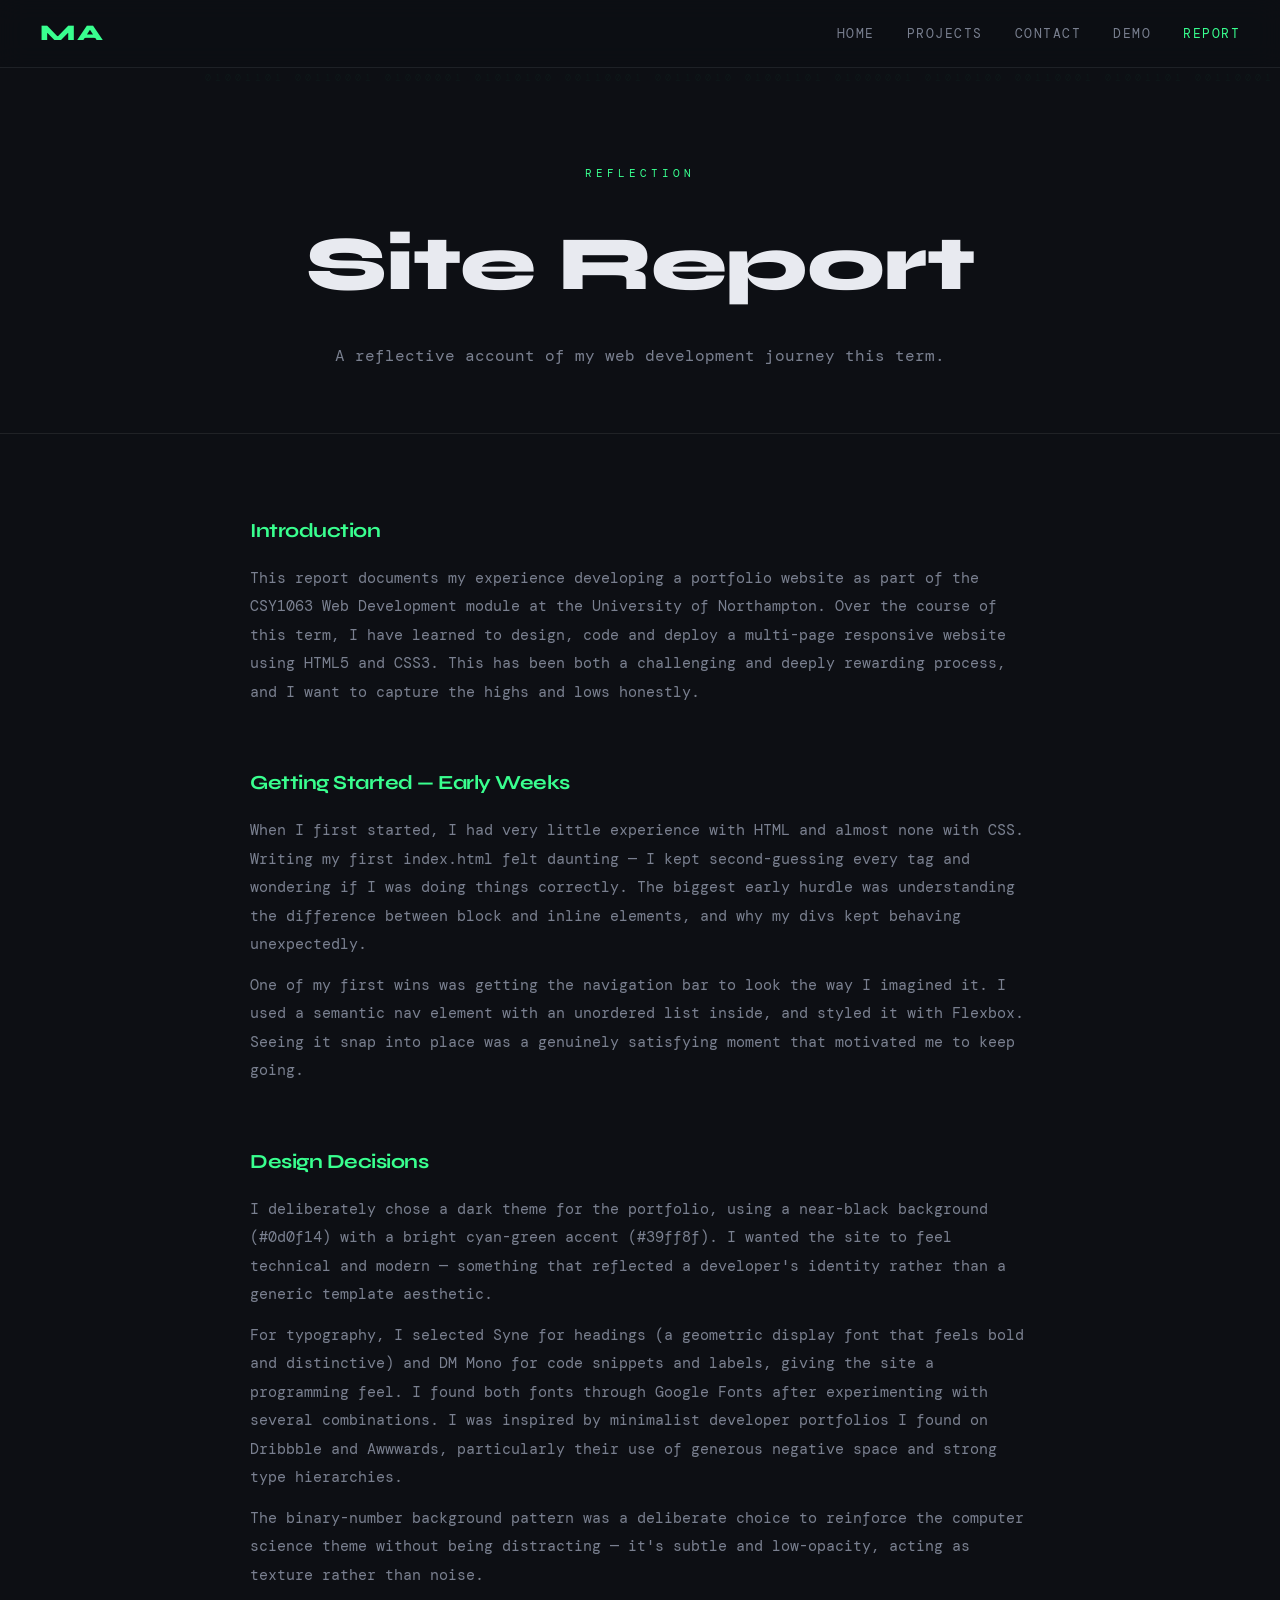
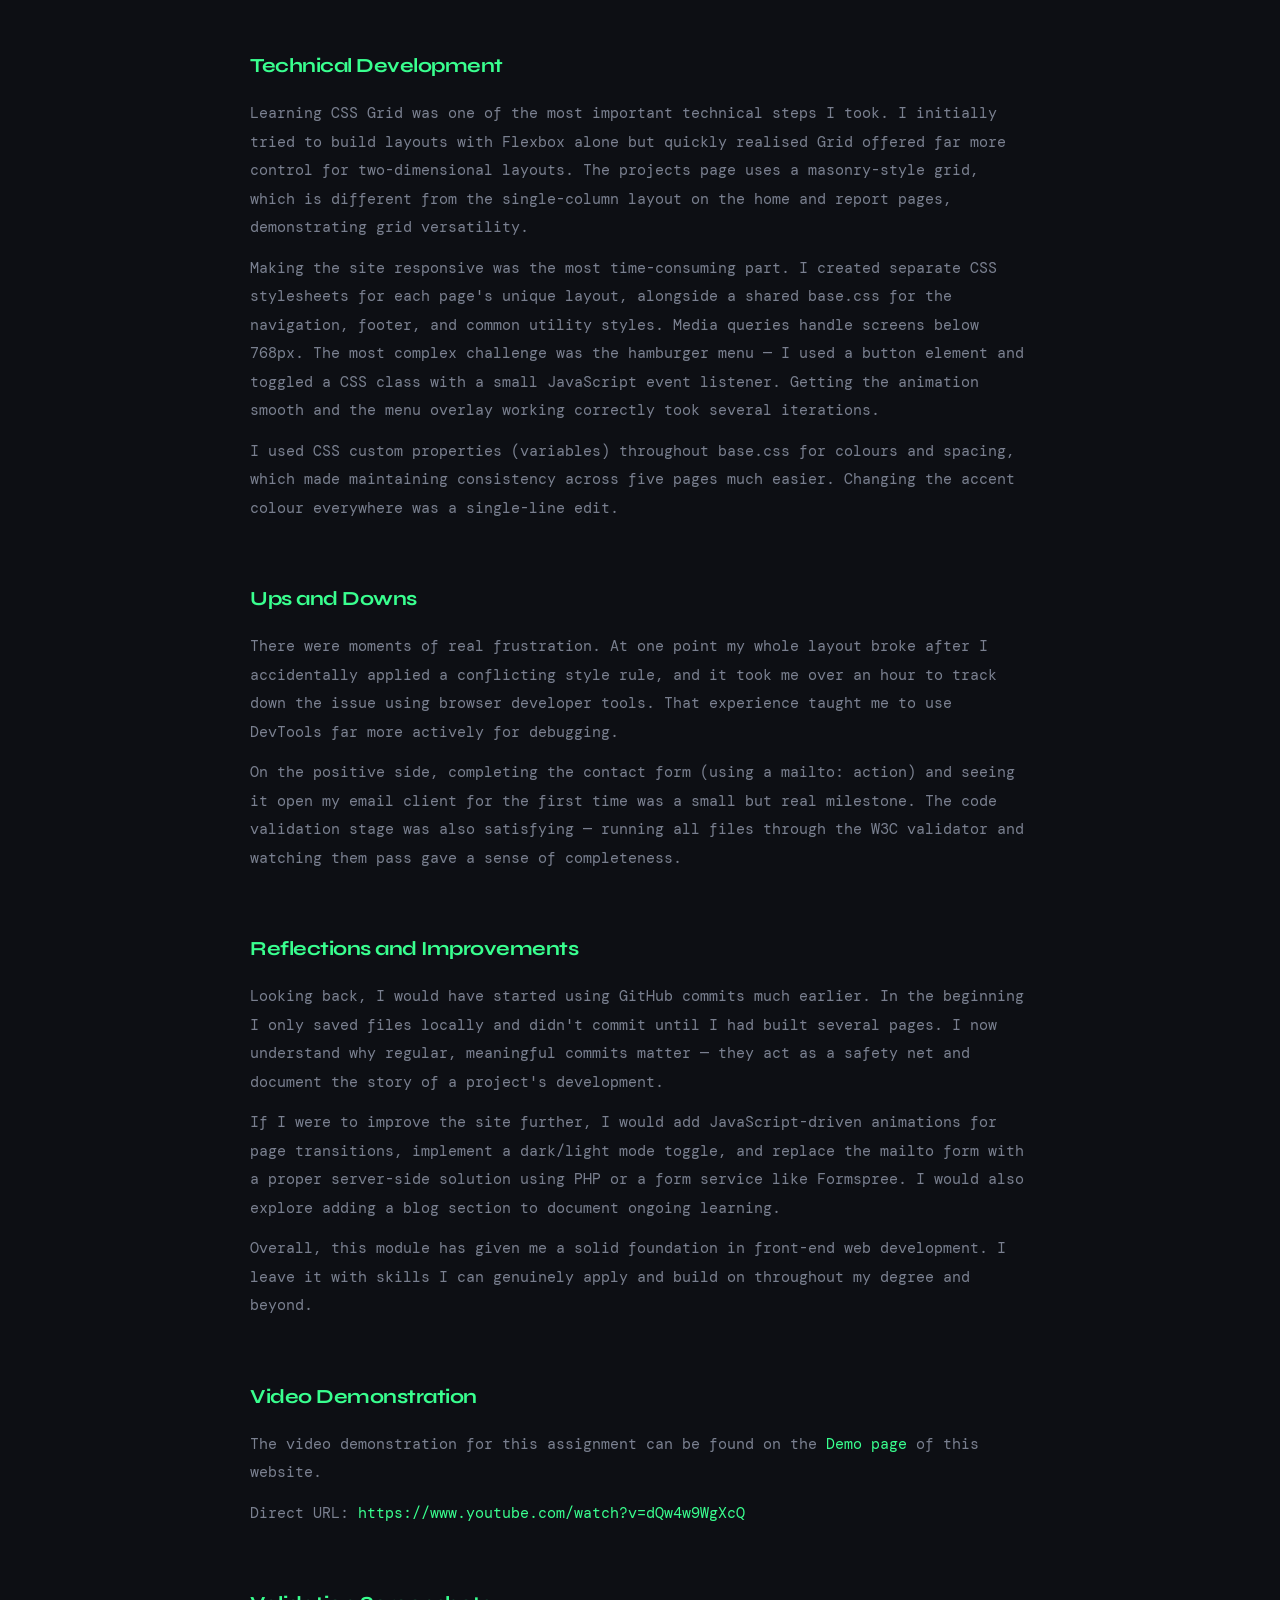
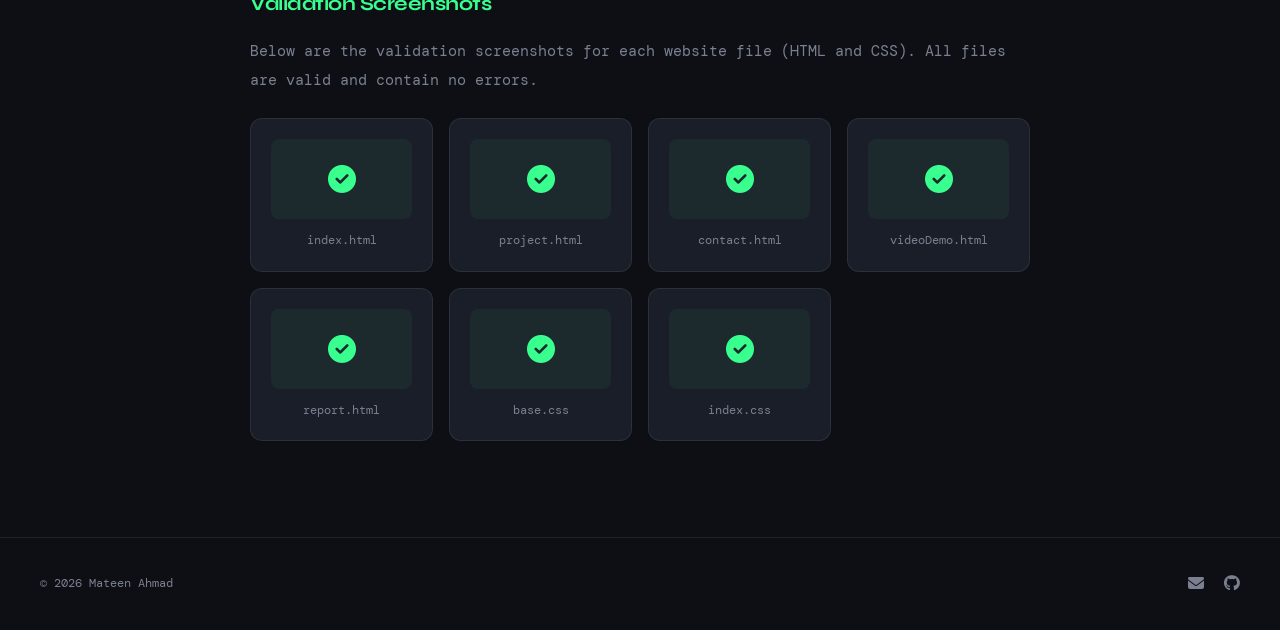
==== portofolio/report.html @ dc6477d8 "contact and report page" ====
<!DOCTYPE html>
<html lang="en">
<head>
<meta charset="UTF-8">
<meta name="viewport" content="width=device-width, initial-scale=1.0">
<title>Report | Mateen Ahmad</title>
<link rel="stylesheet" href="base.css">
<link rel="stylesheet" href="report.css">
<link rel="preconnect" href="https://fonts.googleapis.com">
<link href="https://fonts.googleapis.com/css2?family=Syne:wght@400;700;800&family=DM+Mono:wght@300;400;500&display=swap" rel="stylesheet">
<link rel="stylesheet" href="https://cdnjs.cloudflare.com/ajax/libs/font-awesome/6.5.0/css/all.min.css">
</head>
<body>
<nav>
  <div class="nav-logo">MA</div>
  <input type="checkbox" id="nav-toggle">
  <label class="nav-toggle-label" for="nav-toggle">
    <span></span><span></span><span></span>
  </label>
  <ul class="nav-links">
    <li><a href="index.html">Home</a></li>
    <li><a href="project.html">Projects</a></li>
    <li><a href="contact.html">Contact</a></li>
    <li><a href="videoDemo.html">Demo</a></li>
    <li><a href="report.html" class="active">Report</a></li>
  </ul>
</nav>

<header class="page-header">
  <div class="binary-bg" aria-hidden="true"></div>
  <span class="section-label">Reflection</span>
  <h1>Site Report</h1>
  <p>A reflective account of my web development journey this term.</p>
</header>

<section class="report-section">
  <div class="report-body">

    <article class="report-block">
      <h2>Introduction</h2>
      <p>This report documents my experience developing a portfolio website as part of the CSY1063 Web Development module at the University of Northampton. Over the course of this term, I have learned to design, code and deploy a multi-page responsive website using HTML5 and CSS3. This has been both a challenging and deeply rewarding process, and I want to capture the highs and lows honestly.</p>
    </article>

    <article class="report-block">
      <h2>Getting Started — Early Weeks</h2>
      <p>When I first started, I had very little experience with HTML and almost none with CSS. Writing my first index.html felt daunting — I kept second-guessing every tag and wondering if I was doing things correctly. The biggest early hurdle was understanding the difference between block and inline elements, and why my divs kept behaving unexpectedly.</p>
      <p>One of my first wins was getting the navigation bar to look the way I imagined it. I used a semantic nav element with an unordered list inside, and styled it with Flexbox. Seeing it snap into place was a genuinely satisfying moment that motivated me to keep going.</p>
    </article>

    <article class="report-block">
      <h2>Design Decisions</h2>
      <p>I deliberately chose a dark theme for the portfolio, using a near-black background (#0d0f14) with a bright cyan-green accent (#39ff8f). I wanted the site to feel technical and modern — something that reflected a developer's identity rather than a generic template aesthetic.</p>
      <p>For typography, I selected Syne for headings (a geometric display font that feels bold and distinctive) and DM Mono for code snippets and labels, giving the site a programming feel. I found both fonts through Google Fonts after experimenting with several combinations. I was inspired by minimalist developer portfolios I found on Dribbble and Awwwards, particularly their use of generous negative space and strong type hierarchies.</p>
      <p>The binary-number background pattern was a deliberate choice to reinforce the computer science theme without being distracting — it's subtle and low-opacity, acting as texture rather than noise.</p>
    </article>

    <article class="report-block">
      <h2>Technical Development</h2>
      <p>Learning CSS Grid was one of the most important technical steps I took. I initially tried to build layouts with Flexbox alone but quickly realised Grid offered far more control for two-dimensional layouts. The projects page uses a masonry-style grid, which is different from the single-column layout on the home and report pages, demonstrating grid versatility.</p>
      <p>Making the site responsive was the most time-consuming part. I created separate CSS stylesheets for each page's unique layout, alongside a shared base.css for the navigation, footer, and common utility styles. Media queries handle screens below 768px. The most complex challenge was the hamburger menu — I used a button element and toggled a CSS class with a small JavaScript event listener. Getting the animation smooth and the menu overlay working correctly took several iterations.</p>
      <p>I used CSS custom properties (variables) throughout base.css for colours and spacing, which made maintaining consistency across five pages much easier. Changing the accent colour everywhere was a single-line edit.</p>
    </article>

    <article class="report-block">
      <h2>Ups and Downs</h2>
      <p>There were moments of real frustration. At one point my whole layout broke after I accidentally applied a conflicting style rule, and it took me over an hour to track down the issue using browser developer tools. That experience taught me to use DevTools far more actively for debugging.</p>
      <p>On the positive side, completing the contact form (using a mailto: action) and seeing it open my email client for the first time was a small but real milestone. The code validation stage was also satisfying — running all files through the W3C validator and watching them pass gave a sense of completeness.</p>
    </article>

    <article class="report-block">
      <h2>Reflections and Improvements</h2>
      <p>Looking back, I would have started using GitHub commits much earlier. In the beginning I only saved files locally and didn't commit until I had built several pages. I now understand why regular, meaningful commits matter — they act as a safety net and document the story of a project's development.</p>
      <p>If I were to improve the site further, I would add JavaScript-driven animations for page transitions, implement a dark/light mode toggle, and replace the mailto form with a proper server-side solution using PHP or a form service like Formspree. I would also explore adding a blog section to document ongoing learning.</p>
      <p>Overall, this module has given me a solid foundation in front-end web development. I leave it with skills I can genuinely apply and build on throughout my degree and beyond.</p>
    </article>

    <article class="report-block">
      <h2>Video Demonstration</h2>
      <p>The video demonstration for this assignment can be found on the <a href="videoDemo.html">Demo page</a> of this website.</p>
      <p>Direct URL: <a href="https://www.youtube.com/watch?v=dQw4w9WgXcQ" target="_blank">https://www.youtube.com/watch?v=dQw4w9WgXcQ</a></p>
    </article>

    <article class="report-block">
      <h2>Validation Screenshots</h2>
      <p>Below are the validation screenshots for each website file (HTML and CSS). All files are valid and contain no errors.</p>
      <div class="validation-grid">
        <div class="val-card"><div class="val-img-placeholder"><i class="fa-solid fa-circle-check"></i></div><span>index.html</span></div>
        <div class="val-card"><div class="val-img-placeholder"><i class="fa-solid fa-circle-check"></i></div><span>project.html</span></div>
        <div class="val-card"><div class="val-img-placeholder"><i class="fa-solid fa-circle-check"></i></div><span>contact.html</span></div>
        <div class="val-card"><div class="val-img-placeholder"><i class="fa-solid fa-circle-check"></i></div><span>videoDemo.html</span></div>
        <div class="val-card"><div class="val-img-placeholder"><i class="fa-solid fa-circle-check"></i></div><span>report.html</span></div>
        <div class="val-card"><div class="val-img-placeholder"><i class="fa-solid fa-circle-check"></i></div><span>base.css</span></div>
        <div class="val-card"><div class="val-img-placeholder"><i class="fa-solid fa-circle-check"></i></div><span>index.css</span></div>
      </div>
    </article>

  </div>
</section>

<footer>
  <p>&copy; 2026 Mateen Ahmad</p>
  <div class="footer-links">
    <a href="mailto:mateenahmad0971@gmail.com"><i class="fa-solid fa-envelope"></i></a>
    <a href="https://github.com/mateenahmad0971-blip" target="_blank"><i class="fa-brands fa-github"></i></a>
  </div>
</footer>


</body>
</html>
---- portofolio/base.css ----
@import url('https://fonts.googleapis.com/css2?family=Syne:wght@400;700;800&family=DM+Mono:wght@300;400;500&display=swap');

:root {
  --bg: #0d0f14;
  --bg2: #13161e;
  --bg3: #1a1e28;
  --accent: #39ff8f;
  --accent2: #00c9ff;
  --text: #e8eaf0;
  --text-muted: #7a8090;
  --border: rgba(255,255,255,0.08);
  --font-display: 'Syne', sans-serif;
  --font-mono: 'DM Mono', monospace;
  --radius: 12px;
  --nav-h: 68px;
}

*, *::before, *::after { box-sizing: border-box; margin: 0; padding: 0; }
html { scroll-behavior: smooth; }

body {
  background: var(--bg);
  color: var(--text);
  font-family: var(--font-mono);
  font-size: 15px;
  line-height: 1.7;
  min-height: 100vh;
}

a { color: var(--accent); text-decoration: none; transition: opacity 0.2s; }
a:hover { opacity: 0.75; }

nav {
  position: sticky;
  top: 0;
  z-index: 100;
  display: flex;
  align-items: center;
  justify-content: space-between;
  padding: 0 2.5rem;
  height: var(--nav-h);
  background: rgba(13,15,20,0.92);
  backdrop-filter: blur(12px);
  border-bottom: 1px solid var(--border);
}

.nav-logo {
  font-family: var(--font-display);
  font-weight: 800;
  font-size: 1.4rem;
  color: var(--accent);
  letter-spacing: 2px;
}

.nav-links {
  display: flex;
  list-style: none;
  gap: 2rem;
}

.nav-links a {
  color: var(--text-muted);
  font-family: var(--font-mono);
  font-size: 0.82rem;
  letter-spacing: 1.5px;
  text-transform: uppercase;
  transition: color 0.2s;
}

.nav-links a:hover,
.nav-links a.active {
  color: var(--accent);
  opacity: 1;
}

#nav-toggle {
  display: none;
}

.nav-toggle-label {
  display: none;
  flex-direction: column;
  gap: 5px;
  cursor: pointer;
  padding: 4px;
  z-index: 200;
}

.nav-toggle-label span {
  display: block;
  width: 24px;
  height: 2px;
  background: var(--text);
  border-radius: 2px;
  transition: transform 0.3s, opacity 0.3s;
}

#nav-toggle:checked + .nav-toggle-label span:nth-child(1) {
  transform: translateY(7px) rotate(45deg);
}

#nav-toggle:checked + .nav-toggle-label span:nth-child(2) {
  opacity: 0;
}

#nav-toggle:checked + .nav-toggle-label span:nth-child(3) {
  transform: translateY(-7px) rotate(-45deg);
}

.binary-bg {
  position: absolute;
  inset: 0;
  overflow: hidden;
  z-index: 0;
  pointer-events: none;
}

.binary-bg::before {
  content: "01001101 00110001 01000001 01010100 00110001 00110010 01001101 01000001 01010100 00110001 01001101 00110001 00110010 01001101 01000001 01010100 01001101 01000001 01010100 01001101 00110001 01000001 01010100 01001101";
  position: absolute;
  top: 0; left: 0;
  font-family: var(--font-mono);
  font-size: 0.65rem;
  line-height: 2;
  color: rgba(57,255,143,0.04);
  letter-spacing: 4px;
  word-break: break-all;
  width: 200%;
  height: 200%;
}

.page-header {
  position: relative;
  padding: 6rem 2.5rem 4rem;
  text-align: center;
  border-bottom: 1px solid var(--border);
  overflow: hidden;
}

.page-header h1 {
  font-family: var(--font-display);
  font-size: clamp(2.5rem, 6vw, 5rem);
  font-weight: 800;
  letter-spacing: -1px;
  position: relative;
  z-index: 1;
}

.page-header p {
  color: var(--text-muted);
  margin-top: 0.75rem;
  font-size: 1rem;
  position: relative;
  z-index: 1;
}

.section-label {
  font-size: 0.7rem;
  letter-spacing: 4px;
  text-transform: uppercase;
  color: var(--accent);
  display: block;
  margin-bottom: 1rem;
  position: relative;
  z-index: 1;
}

.btn-primary {
  display: inline-flex;
  align-items: center;
  gap: 0.5rem;
  background: var(--accent);
  color: #0d0f14;
  font-family: var(--font-mono);
  font-weight: 500;
  font-size: 0.82rem;
  letter-spacing: 1px;
  padding: 0.75rem 1.75rem;
  border-radius: var(--radius);
  border: none;
  cursor: pointer;
  transition: transform 0.2s, box-shadow 0.2s;
  text-transform: uppercase;
}

.btn-primary:hover {
  transform: translateY(-2px);
  box-shadow: 0 8px 24px rgba(57,255,143,0.25);
  opacity: 1;
  color: #0d0f14;
}

.btn-outline {
  display: inline-flex;
  align-items: center;
  gap: 0.5rem;
  background: transparent;
  color: var(--text);
  font-family: var(--font-mono);
  font-weight: 500;
  font-size: 0.82rem;
  letter-spacing: 1px;
  padding: 0.75rem 1.75rem;
  border-radius: var(--radius);
  border: 1px solid var(--border);
  cursor: pointer;
  transition: border-color 0.2s, color 0.2s;
  text-transform: uppercase;
}

.btn-outline:hover {
  border-color: var(--accent);
  color: var(--accent);
  opacity: 1;
}

footer {
  display: flex;
  align-items: center;
  justify-content: space-between;
  padding: 2rem 2.5rem;
  border-top: 1px solid var(--border);
  color: var(--text-muted);
  font-size: 0.78rem;
}

.footer-links { display: flex; gap: 1.25rem; }

.footer-links a {
  color: var(--text-muted);
  font-size: 1rem;
  transition: color 0.2s;
}

.footer-links a:hover { color: var(--accent); opacity: 1; }

@media (max-width: 768px) {
  nav { padding: 0 1.25rem; }

  .nav-toggle-label { display: flex; }

  .nav-links {
    display: none;
    position: fixed;
    top: 68px;
    left: 0;
    right: 0;
    bottom: 0;
    background: rgba(13,15,20,0.97);
    flex-direction: column;
    align-items: center;
    justify-content: center;
    gap: 2.5rem;
    z-index: 99;
  }

  #nav-toggle:checked ~ .nav-links { display: flex; }
  .nav-links a { font-size: 1.2rem; letter-spacing: 3px; }

  .page-header { padding: 4rem 1.25rem 3rem; }

  footer {
    flex-direction: column;
    gap: 1rem;
    text-align: center;
    padding: 1.5rem 1.25rem;
  }
}
---- portofolio/report.css ----
/* ===== REPORT PAGE STYLES ===== */

.report-section {
  padding: 5rem 2.5rem 6rem;
}

.report-body {
  max-width: 780px;
  margin: 0 auto;
  display: flex;
  flex-direction: column;
  gap: 3rem;
}

.report-block h2 {
  font-family: var(--font-display);
  font-size: 1.25rem;
  font-weight: 700;
  color: var(--accent);
  margin-bottom: 1rem;
  letter-spacing: -0.5px;
}

.report-block p {
  color: var(--text-muted);
  line-height: 1.9;
  margin-bottom: 0.75rem;
}

.report-block a {
  color: var(--accent);
}

.validation-grid {
  display: grid;
  grid-template-columns: repeat(4, 1fr);
  gap: 1rem;
  margin-top: 1.5rem;
}

.val-card {
  background: var(--bg3);
  border: 1px solid var(--border);
  border-radius: var(--radius);
  padding: 1.25rem;
  display: flex;
  flex-direction: column;
  align-items: center;
  gap: 0.75rem;
  font-size: 0.72rem;
  color: var(--text-muted);
  text-align: center;
}

.val-img-placeholder {
  width: 100%;
  height: 80px;
  background: rgba(57,255,143,0.05);
  border-radius: 8px;
  display: flex;
  align-items: center;
  justify-content: center;
  font-size: 1.75rem;
  color: var(--accent);
}

@media (max-width: 768px) {
  .report-section {
    padding: 3rem 1.25rem 4rem;
  }

  .validation-grid {
    grid-template-columns: repeat(2, 1fr);
  }
}

@media (max-width: 480px) {
  .validation-grid {
    grid-template-columns: 1fr 1fr;
  }
}
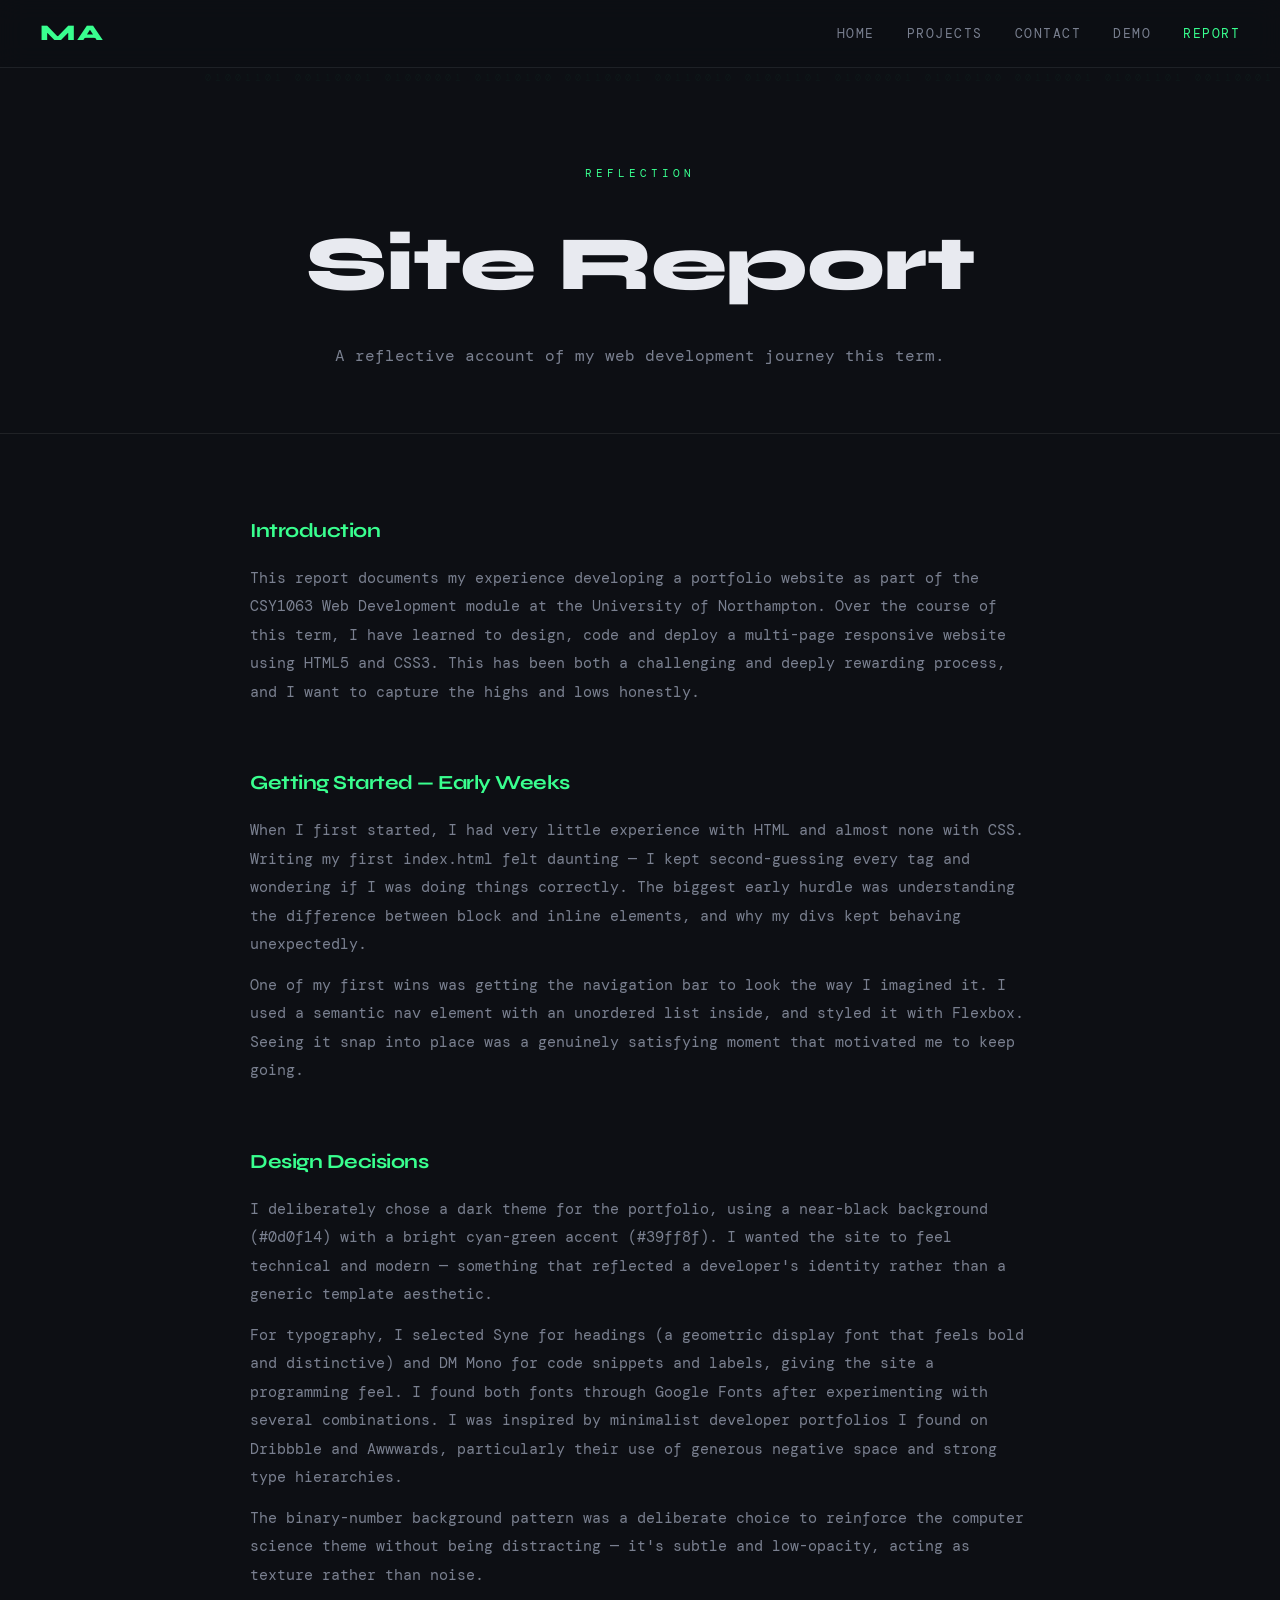
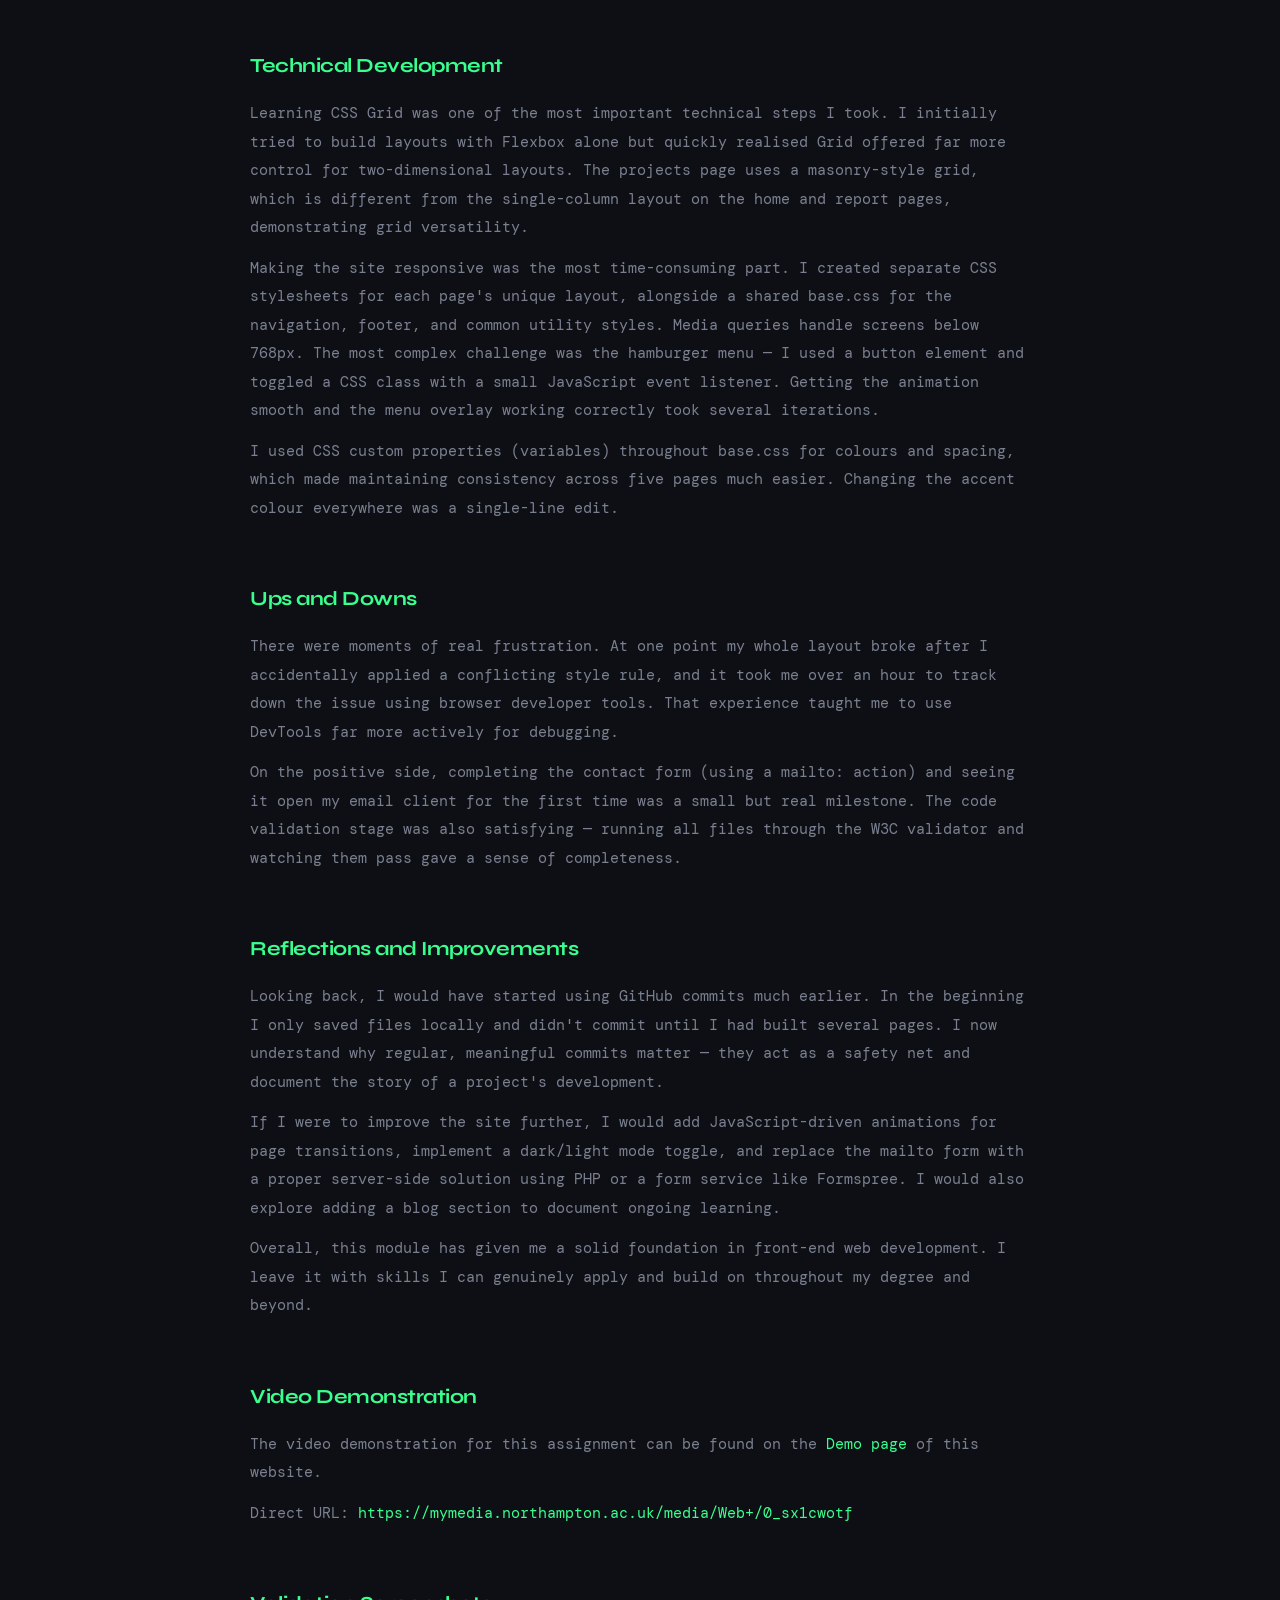
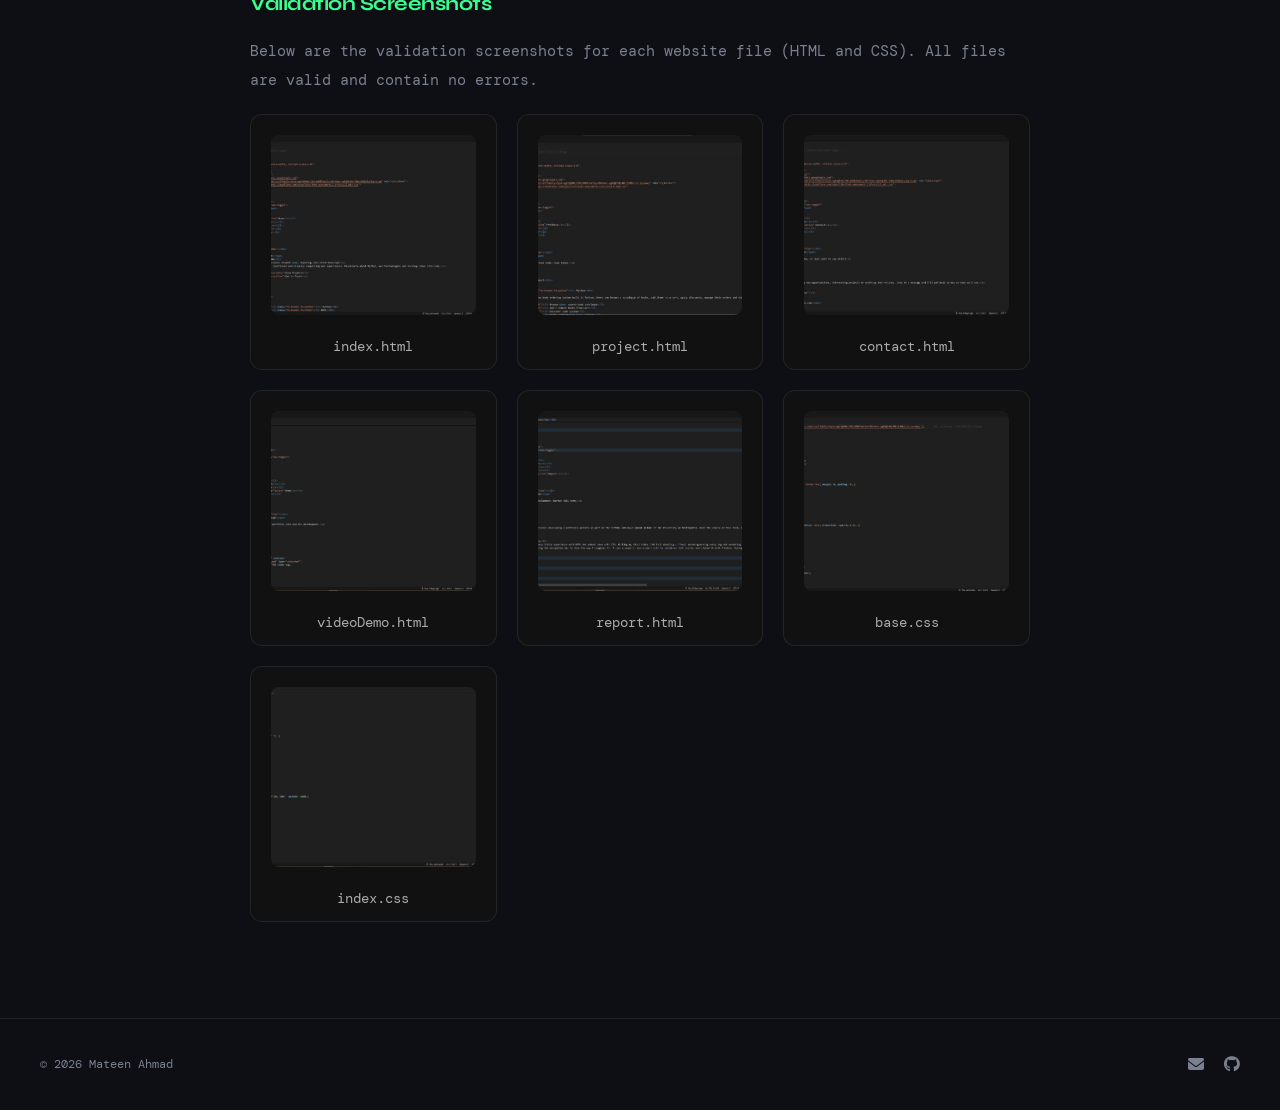
==== commit 0f5e939d: "add screen shot and fix some minors mistakes" ====
--- a/portofolio/report.html
+++ b/portofolio/report.html
@@ -77,20 +77,20 @@
     <article class="report-block">
       <h2>Video Demonstration</h2>
       <p>The video demonstration for this assignment can be found on the <a href="videoDemo.html">Demo page</a> of this website.</p>
-      <p>Direct URL: <a href="https://www.youtube.com/watch?v=dQw4w9WgXcQ" target="_blank">https://www.youtube.com/watch?v=dQw4w9WgXcQ</a></p>
+      <p>Direct URL: <a href="https://mymedia.northampton.ac.uk/media/Web+/0_sx1cwotf" target="_blank">https://mymedia.northampton.ac.uk/media/Web+/0_sx1cwotf</a></p>
     </article>
 
     <article class="report-block">
       <h2>Validation Screenshots</h2>
       <p>Below are the validation screenshots for each website file (HTML and CSS). All files are valid and contain no errors.</p>
       <div class="validation-grid">
-        <div class="val-card"><div class="val-img-placeholder"><i class="fa-solid fa-circle-check"></i></div><span>index.html</span></div>
-        <div class="val-card"><div class="val-img-placeholder"><i class="fa-solid fa-circle-check"></i></div><span>project.html</span></div>
-        <div class="val-card"><div class="val-img-placeholder"><i class="fa-solid fa-circle-check"></i></div><span>contact.html</span></div>
-        <div class="val-card"><div class="val-img-placeholder"><i class="fa-solid fa-circle-check"></i></div><span>videoDemo.html</span></div>
-        <div class="val-card"><div class="val-img-placeholder"><i class="fa-solid fa-circle-check"></i></div><span>report.html</span></div>
-        <div class="val-card"><div class="val-img-placeholder"><i class="fa-solid fa-circle-check"></i></div><span>base.css</span></div>
-        <div class="val-card"><div class="val-img-placeholder"><i class="fa-solid fa-circle-check"></i></div><span>index.css</span></div>
+        <div class="val-card"><div class="val-img-placeholder"><img src="assets/index ss.jpeg" alt=""></div><span>index.html</span></div>
+        <div class="val-card"><div class="val-img-placeholder"><img src="assets/project ss.jpeg" alt=""></div><span>project.html</span></div>
+        <div class="val-card"><div class="val-img-placeholder"><img src="assets/contact ss.jpeg" alt=""></div><span>contact.html</span></div>
+        <div class="val-card"><div class="val-img-placeholder"><img src="assets/video ss.jpeg" alt=""></div><span>videoDemo.html</span></div>
+        <div class="val-card"><div class="val-img-placeholder"><img src="assets/report ss.jpeg" alt=""></div><span>report.html</span></div>
+        <div class="val-card"><div class="val-img-placeholder"><img src="assets/base css ss.jpeg" alt=""></div><span>base.css</span></div>
+        <div class="val-card"><div class="val-img-placeholder"><img src="assets/index css ss.jpeg" alt=""></div><span>index.css</span></div>
       </div>
     </article>
 
--- a/portofolio/base.css
+++ b/portofolio/base.css
@@ -1,268 +1,268 @@
-@import url('https://fonts.googleapis.com/css2?family=Syne:wght@400;700;800&family=DM+Mono:wght@300;400;500&display=swap');
-
-:root {
-  --bg: #0d0f14;
-  --bg2: #13161e;
-  --bg3: #1a1e28;
-  --accent: #39ff8f;
-  --accent2: #00c9ff;
-  --text: #e8eaf0;
-  --text-muted: #7a8090;
-  --border: rgba(255,255,255,0.08);
-  --font-display: 'Syne', sans-serif;
-  --font-mono: 'DM Mono', monospace;
-  --radius: 12px;
-  --nav-h: 68px;
-}
-
-*, *::before, *::after { box-sizing: border-box; margin: 0; padding: 0; }
-html { scroll-behavior: smooth; }
-
-body {
-  background: var(--bg);
-  color: var(--text);
-  font-family: var(--font-mono);
-  font-size: 15px;
-  line-height: 1.7;
-  min-height: 100vh;
-}
-
-a { color: var(--accent); text-decoration: none; transition: opacity 0.2s; }
-a:hover { opacity: 0.75; }
-
-nav {
-  position: sticky;
-  top: 0;
-  z-index: 100;
-  display: flex;
-  align-items: center;
-  justify-content: space-between;
-  padding: 0 2.5rem;
-  height: var(--nav-h);
-  background: rgba(13,15,20,0.92);
-  backdrop-filter: blur(12px);
-  border-bottom: 1px solid var(--border);
-}
-
-.nav-logo {
-  font-family: var(--font-display);
-  font-weight: 800;
-  font-size: 1.4rem;
-  color: var(--accent);
-  letter-spacing: 2px;
-}
-
-.nav-links {
-  display: flex;
-  list-style: none;
-  gap: 2rem;
-}
-
-.nav-links a {
-  color: var(--text-muted);
-  font-family: var(--font-mono);
-  font-size: 0.82rem;
-  letter-spacing: 1.5px;
-  text-transform: uppercase;
-  transition: color 0.2s;
-}
-
-.nav-links a:hover,
-.nav-links a.active {
-  color: var(--accent);
-  opacity: 1;
-}
-
-#nav-toggle {
-  display: none;
-}
-
-.nav-toggle-label {
-  display: none;
-  flex-direction: column;
-  gap: 5px;
-  cursor: pointer;
-  padding: 4px;
-  z-index: 200;
-}
-
-.nav-toggle-label span {
-  display: block;
-  width: 24px;
-  height: 2px;
-  background: var(--text);
-  border-radius: 2px;
-  transition: transform 0.3s, opacity 0.3s;
-}
-
-#nav-toggle:checked + .nav-toggle-label span:nth-child(1) {
-  transform: translateY(7px) rotate(45deg);
-}
-
-#nav-toggle:checked + .nav-toggle-label span:nth-child(2) {
-  opacity: 0;
-}
-
-#nav-toggle:checked + .nav-toggle-label span:nth-child(3) {
-  transform: translateY(-7px) rotate(-45deg);
-}
-
-.binary-bg {
-  position: absolute;
-  inset: 0;
-  overflow: hidden;
-  z-index: 0;
-  pointer-events: none;
-}
-
-.binary-bg::before {
-  content: "01001101 00110001 01000001 01010100 00110001 00110010 01001101 01000001 01010100 00110001 01001101 00110001 00110010 01001101 01000001 01010100 01001101 01000001 01010100 01001101 00110001 01000001 01010100 01001101";
-  position: absolute;
-  top: 0; left: 0;
-  font-family: var(--font-mono);
-  font-size: 0.65rem;
-  line-height: 2;
-  color: rgba(57,255,143,0.04);
-  letter-spacing: 4px;
-  word-break: break-all;
-  width: 200%;
-  height: 200%;
-}
-
-.page-header {
-  position: relative;
-  padding: 6rem 2.5rem 4rem;
-  text-align: center;
-  border-bottom: 1px solid var(--border);
-  overflow: hidden;
-}
-
-.page-header h1 {
-  font-family: var(--font-display);
-  font-size: clamp(2.5rem, 6vw, 5rem);
-  font-weight: 800;
-  letter-spacing: -1px;
-  position: relative;
-  z-index: 1;
-}
-
-.page-header p {
-  color: var(--text-muted);
-  margin-top: 0.75rem;
-  font-size: 1rem;
-  position: relative;
-  z-index: 1;
-}
-
-.section-label {
-  font-size: 0.7rem;
-  letter-spacing: 4px;
-  text-transform: uppercase;
-  color: var(--accent);
-  display: block;
-  margin-bottom: 1rem;
-  position: relative;
-  z-index: 1;
-}
-
-.btn-primary {
-  display: inline-flex;
-  align-items: center;
-  gap: 0.5rem;
-  background: var(--accent);
-  color: #0d0f14;
-  font-family: var(--font-mono);
-  font-weight: 500;
-  font-size: 0.82rem;
-  letter-spacing: 1px;
-  padding: 0.75rem 1.75rem;
-  border-radius: var(--radius);
-  border: none;
-  cursor: pointer;
-  transition: transform 0.2s, box-shadow 0.2s;
-  text-transform: uppercase;
-}
-
-.btn-primary:hover {
-  transform: translateY(-2px);
-  box-shadow: 0 8px 24px rgba(57,255,143,0.25);
-  opacity: 1;
-  color: #0d0f14;
-}
-
-.btn-outline {
-  display: inline-flex;
-  align-items: center;
-  gap: 0.5rem;
-  background: transparent;
-  color: var(--text);
-  font-family: var(--font-mono);
-  font-weight: 500;
-  font-size: 0.82rem;
-  letter-spacing: 1px;
-  padding: 0.75rem 1.75rem;
-  border-radius: var(--radius);
-  border: 1px solid var(--border);
-  cursor: pointer;
-  transition: border-color 0.2s, color 0.2s;
-  text-transform: uppercase;
-}
-
-.btn-outline:hover {
-  border-color: var(--accent);
-  color: var(--accent);
-  opacity: 1;
-}
-
-footer {
-  display: flex;
-  align-items: center;
-  justify-content: space-between;
-  padding: 2rem 2.5rem;
-  border-top: 1px solid var(--border);
-  color: var(--text-muted);
-  font-size: 0.78rem;
-}
-
-.footer-links { display: flex; gap: 1.25rem; }
-
-.footer-links a {
-  color: var(--text-muted);
-  font-size: 1rem;
-  transition: color 0.2s;
-}
-
-.footer-links a:hover { color: var(--accent); opacity: 1; }
-
-@media (max-width: 768px) {
-  nav { padding: 0 1.25rem; }
-
-  .nav-toggle-label { display: flex; }
+  @import url('https://fonts.googleapis.com/css2?family=Syne:wght@400;700;800&family=DM+Mono:wght@300;400;500&display=swap');
+
+  :root {
+    --bg: #0d0f14;
+    --bg2: #13161e;
+    --bg3: #1a1e28;
+    --accent: #39ff8f;
+    --accent2: #00c9ff;
+    --text: #e8eaf0;
+    --text-muted: #7a8090;
+    --border: rgba(255,255,255,0.08);
+    --font-display: 'Syne', sans-serif;
+    --font-mono: 'DM Mono', monospace;
+    --radius: 12px;
+    --nav-h: 68px;
+  }
+
+  *, *::before, *::after { box-sizing: border-box; margin: 0; padding: 0; }
+  html { scroll-behavior: smooth; }
+
+  body {
+    background: var(--bg);
+    color: var(--text);
+    font-family: var(--font-mono);
+    font-size: 15px;
+    line-height: 1.7;
+    min-height: 100vh;
+  }
+
+  a { color: var(--accent); text-decoration: none; transition: opacity 0.2s; }
+  a:hover { opacity: 0.75; }
+
+  nav {
+    position: sticky;
+    top: 0;
+    z-index: 100;
+    display: flex;
+    align-items: center;
+    justify-content: space-between;
+    padding: 0 2.5rem;
+    height: var(--nav-h);
+    background: rgba(13,15,20,0.92);
+    backdrop-filter: blur(12px);
+    border-bottom: 1px solid var(--border);
+  }
+
+  .nav-logo {
+    font-family: var(--font-display);
+    font-weight: 800;
+    font-size: 1.4rem;
+    color: var(--accent);
+    letter-spacing: 2px;
+  }
 
   .nav-links {
+    display: flex;
+    list-style: none;
+    gap: 2rem;
+  }
+
+  .nav-links a {
+    color: var(--text-muted);
+    font-family: var(--font-mono);
+    font-size: 0.82rem;
+    letter-spacing: 1.5px;
+    text-transform: uppercase;
+    transition: color 0.2s;
+  }
+
+  .nav-links a:hover,
+  .nav-links a.active {
+    color: var(--accent);
+    opacity: 1;
+  }
+
+  #nav-toggle {
     display: none;
-    position: fixed;
-    top: 68px;
-    left: 0;
-    right: 0;
-    bottom: 0;
-    background: rgba(13,15,20,0.97);
+  }
+
+  .nav-toggle-label {
+    display: none;
     flex-direction: column;
-    align-items: center;
-    justify-content: center;
-    gap: 2.5rem;
-    z-index: 99;
-  }
-
-  #nav-toggle:checked ~ .nav-links { display: flex; }
-  .nav-links a { font-size: 1.2rem; letter-spacing: 3px; }
-
-  .page-header { padding: 4rem 1.25rem 3rem; }
+    gap: 5px;
+    cursor: pointer;
+    padding: 4px;
+    z-index: 200;
+  }
+
+  .nav-toggle-label span {
+    display: block;
+    width: 24px;
+    height: 2px;
+    background: var(--text);
+    border-radius: 2px;
+    transition: transform 0.3s, opacity 0.3s;
+  }
+
+  #nav-toggle:checked + .nav-toggle-label span:nth-child(1) {
+    transform: translateY(7px) rotate(45deg);
+  }
+
+  #nav-toggle:checked + .nav-toggle-label span:nth-child(2) {
+    opacity: 0;
+  }
+
+  #nav-toggle:checked + .nav-toggle-label span:nth-child(3) {
+    transform: translateY(-7px) rotate(-45deg);
+  }
+
+  .binary-bg {
+    position: absolute;
+    inset: 0;
+    overflow: hidden;
+    z-index: 0;
+    pointer-events: none;
+  }
+
+  .binary-bg::before {
+    content: "01001101 00110001 01000001 01010100 00110001 00110010 01001101 01000001 01010100 00110001 01001101 00110001 00110010 01001101 01000001 01010100 01001101 01000001 01010100 01001101 00110001 01000001 01010100 01001101";
+    position: absolute;
+    top: 0; left: 0;
+    font-family: var(--font-mono);
+    font-size: 0.65rem;
+    line-height: 2;
+    color: rgba(57,255,143,0.04);
+    letter-spacing: 4px;
+    word-break: break-all;
+    width: 200%;
+    height: 200%;
+  }
+
+  .page-header {
+    position: relative;
+    padding: 6rem 2.5rem 4rem;
+    text-align: center;
+    border-bottom: 1px solid var(--border);
+    overflow: hidden;
+  }
+
+  .page-header h1 {
+    font-family: var(--font-display);
+    font-size: clamp(2.5rem, 6vw, 5rem);
+    font-weight: 800;
+    letter-spacing: -1px;
+    position: relative;
+    z-index: 1;
+  }
+
+  .page-header p {
+    color: var(--text-muted);
+    margin-top: 0.75rem;
+    font-size: 1rem;
+    position: relative;
+    z-index: 1;
+  }
+
+  .section-label {
+    font-size: 0.7rem;
+    letter-spacing: 4px;
+    text-transform: uppercase;
+    color: var(--accent);
+    display: block;
+    margin-bottom: 1rem;
+    position: relative;
+    z-index: 1;
+  }
+
+  .btn-primary {
+    display: inline-flex;
+    align-items: center;
+    gap: 0.5rem;
+    background: var(--accent);
+    color: #0d0f14;
+    font-family: var(--font-mono);
+    font-weight: 500;
+    font-size: 0.82rem;
+    letter-spacing: 1px;
+    padding: 0.75rem 1.75rem;
+    border-radius: var(--radius);
+    border: none;
+    cursor: pointer;
+    transition: transform 0.2s, box-shadow 0.2s;
+    text-transform: uppercase;
+  }
+
+  .btn-primary:hover {
+    transform: translateY(-2px);
+    box-shadow: 0 8px 24px rgba(57,255,143,0.25);
+    opacity: 1;
+    color: #0d0f14;
+  }
+
+  .btn-outline {
+    display: inline-flex;
+    align-items: center;
+    gap: 0.5rem;
+    background: transparent;
+    color: var(--text);
+    font-family: var(--font-mono);
+    font-weight: 500;
+    font-size: 0.82rem;
+    letter-spacing: 1px;
+    padding: 0.75rem 1.75rem;
+    border-radius: var(--radius);
+    border: 1px solid var(--border);
+    cursor: pointer;
+    transition: border-color 0.2s, color 0.2s;
+    text-transform: uppercase;
+  }
+
+  .btn-outline:hover {
+    border-color: var(--accent);
+    color: var(--accent);
+    opacity: 1;
+  }
 
   footer {
-    flex-direction: column;
-    gap: 1rem;
-    text-align: center;
-    padding: 1.5rem 1.25rem;
-  }
-}
+    display: flex;
+    align-items: center;
+    justify-content: space-between;
+    padding: 2rem 2.5rem;
+    border-top: 1px solid var(--border);
+    color: var(--text-muted);
+    font-size: 0.78rem;
+  }
+
+  .footer-links { display: flex; gap: 1.25rem; }
+
+  .footer-links a {
+    color: var(--text-muted);
+    font-size: 1rem;
+    transition: color 0.2s;
+  }
+
+  .footer-links a:hover { color: var(--accent); opacity: 1; }
+
+  @media (max-width: 768px) {
+    nav { padding: 0 1.25rem; }
+
+    .nav-toggle-label { display: flex; }
+
+    .nav-links {
+      display: none;
+      position: fixed;
+      top: 68px;
+      left: 0;
+      right: 0;
+      bottom: 0;
+      background: rgba(13,15,20,0.97);
+      flex-direction: column;
+      align-items: center;
+      justify-content: center;
+      gap: 2.5rem;
+      z-index: 99;
+    }
+
+    #nav-toggle:checked ~ .nav-links { display: flex; }
+    .nav-links a { font-size: 1.2rem; letter-spacing: 3px; }
+
+    .page-header { padding: 4rem 1.25rem 3rem; }
+
+    footer {
+      flex-direction: column;
+      gap: 1rem;
+      text-align: center;
+      padding: 1.5rem 1.25rem;
+    }
+  }
--- a/portofolio/report.css
+++ b/portofolio/report.css
@@ -1,4 +1,3 @@
-/* ===== REPORT PAGE STYLES ===== */
 
 .report-section {
   padding: 5rem 2.5rem 6rem;
@@ -79,3 +78,43 @@
     grid-template-columns: 1fr 1fr;
   }
 }
+
+.validation-grid {
+  display: grid;
+  grid-template-columns: repeat(auto-fit, minmax(220px, 1fr));
+  gap: 20px;
+  margin-top: 20px;
+}
+
+.val-card {
+  background: #111;
+  border-radius: 12px;
+  overflow: hidden;
+  text-align: center;
+  padding-bottom: 10px;
+  transition: transform 0.3s ease;
+}
+
+.val-card:hover {
+  transform: translateY(-5px);
+}
+
+.val-img-placeholder {
+  width: 100%;
+  height: 180px; /* fixed height for uniform cards */
+  overflow: hidden;
+}
+
+.val-img-placeholder img {
+  width: 100%;
+  height: 100%;
+  object-fit: cover;   /* 🔥 FIX: prevents stretching */
+  display: block;
+}
+
+.val-card span {
+  display: block;
+  margin-top: 8px;
+  font-size: 14px;
+  color: #aaa;
+}
